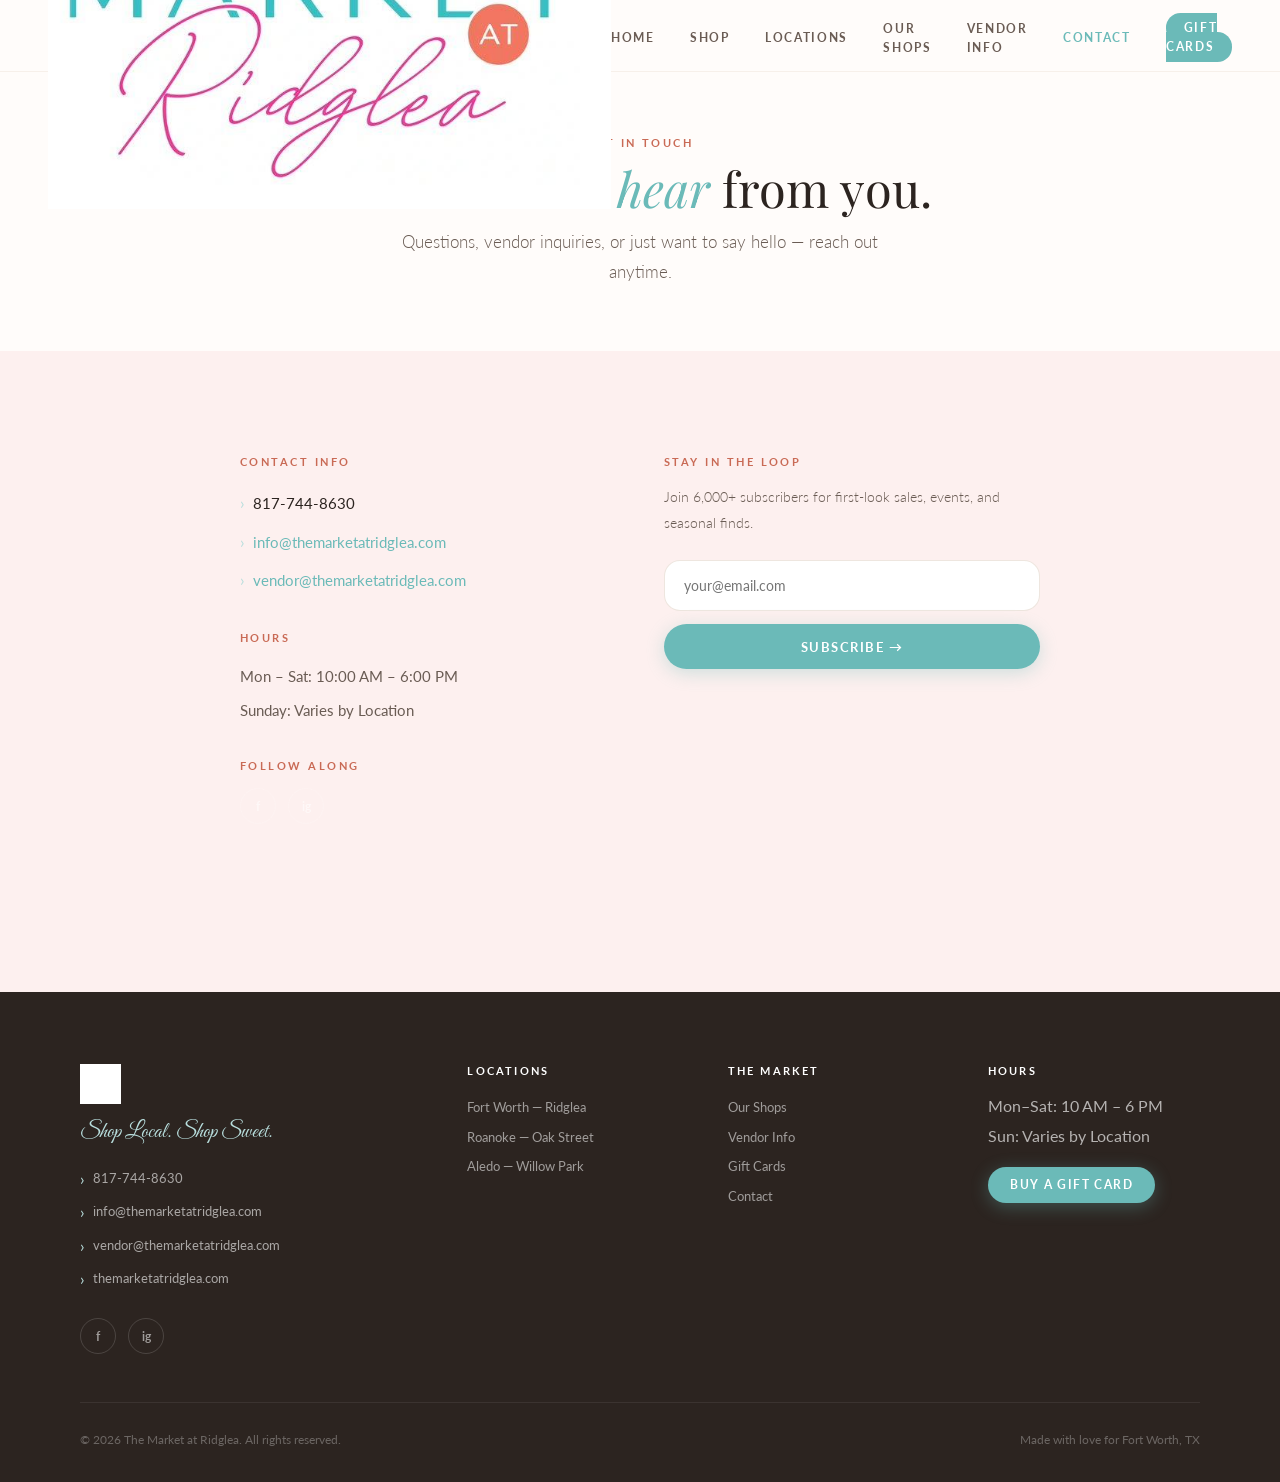
==== contact.html @ 00b8770d "Add files via upload" ====
<!DOCTYPE html>
<html lang="en">
<head>
  <meta charset="UTF-8">
  <meta name="viewport" content="width=device-width,initial-scale=1.0">
  <title>Contact — The Market at Ridglea</title>
  <link rel="preconnect" href="https://fonts.googleapis.com">
  <link rel="preconnect" href="https://fonts.gstatic.com" crossorigin>
  <link href="https://fonts.googleapis.com/css2?family=Playfair+Display:ital,wght@0,400;0,700;1,400;1,600&family=Lato:wght@300;400;700&family=Great+Vibes&display=swap" rel="stylesheet">
  <link rel="stylesheet" href="styles.css">
  
</head>
<body>
<nav id="navbar">
  <div class="nav-logo">
    <a href="index.html"><img src="[data-uri]" alt="The Market at Ridglea"></a>
  </div>
  <ul class="nav-links" id="navLinks">
    <li><a href="index.html">Home</a></li>
    <li><a href="shop.html">Shop</a></li>
    <li><a href="locations.html">Locations</a></li>
    <li><a href="shops.html">Our Shops</a></li>
    <li><a href="vendors.html">Vendor Info</a></li>
    <li><a href="contact.html" class="active">Contact</a></li>
    <li><a href="https://squareup.com/gift/MLB20ZD3B4ZFN/order" target="_blank" rel="noopener" class="nav-pill">Gift Cards</a></li>
  </ul>
  <button id="nav-toggle" aria-label="Toggle navigation menu" aria-expanded="false">
    <span></span><span></span><span></span>
  </button>
</nav>

<div class="page-hero-simple">
  <div class="u-eyebrow">Get in Touch</div>
  <h1 class="u-h2">We'd love to <em>hear</em> from you.</h1>
  <p class="u-body">Questions, vendor inquiries, or just want to say hello &mdash; reach out anytime.</p>
</div>

<section class="section" style="background:var(--blush)">
  <div class="section-inner" style="max-width:800px">
    <div style="display:grid;grid-template-columns:1fr 1fr;gap:3rem;margin-bottom:4rem">
      <div>
        <div class="u-eyebrow" style="margin-bottom:1rem">Contact Info</div>
        <div class="footer-contact" style="font-size:.95rem;line-height:2.4;color:var(--mid)">
          <div><a href="tel:8177448630" style="color:var(--ink)">817-744-8630</a></div>
          <div><a href="mailto:info@themarketatridglea.com" style="color:var(--teal)">info@themarketatridglea.com</a></div>
          <div><a href="mailto:vendor@themarketatridglea.com" style="color:var(--teal)">vendor@themarketatridglea.com</a></div>
        </div>
        <div style="margin-top:2rem">
          <div class="u-eyebrow" style="margin-bottom:1rem">Hours</div>
          <div style="font-size:.95rem;line-height:2.2;color:var(--mid)">
            <div>Mon &ndash; Sat: 10:00 AM &ndash; 6:00 PM</div>
            <div>Sunday: Varies by Location</div>
          </div>
        </div>
        <div style="margin-top:2rem">
          <div class="u-eyebrow" style="margin-bottom:1rem">Follow Along</div>
          <div class="f-social" style="margin-top:0">
            <a class="s-btn" href="https://facebook.com/TheMarketatRidglea" target="_blank" rel="noopener" aria-label="Facebook">f</a>
            <a class="s-btn" href="https://instagram.com/themarketatridglea" target="_blank" rel="noopener" aria-label="Instagram">ig</a>
          </div>
        </div>
      </div>
      <div>
        <div class="u-eyebrow" style="margin-bottom:1rem">Stay in the Loop</div>
        <p class="u-body" style="margin-bottom:1.5rem;font-size:.9rem">Join 6,000+ subscribers for first-look sales, events, and seasonal finds.</p>
        <form id="nl-form" style="display:flex;flex-direction:column;gap:.85rem">
          <input class="nl-input" type="email" placeholder="your@email.com" required
            style="padding:1rem 1.2rem;border-radius:var(--radius);border:1.5px solid rgba(200,173,148,.3);font:inherit;font-size:.9rem;color:var(--ink);outline:none;background:#fff;width:100%">
          <button class="btn btn-teal" type="submit" style="width:100%;justify-content:center">Subscribe &rarr;</button>
        </form>
        <div class="nl-thanks" id="nl-thanks" style="display:none;margin-top:1rem;color:var(--teal-d);font-weight:700">You're on the list! See you at the Market.</div>
      </div>
    </div>
  </div>
</section>

<footer>
  <div class="footer-grid">
    <div>
      <img class="footer-logo" src="[data-uri]" alt="The Market at Ridglea">
      <div class="footer-script">Shop Local. Shop Sweet.</div>
      <div class="footer-contact">
        <div><a href="tel:8177448630">817-744-8630</a></div>
        <div><a href="mailto:info@themarketatridglea.com">info@themarketatridglea.com</a></div>
        <div><a href="mailto:vendor@themarketatridglea.com">vendor@themarketatridglea.com</a></div>
        <div><a href="https://themarketatridglea.com">themarketatridglea.com</a></div>
      </div>
      <div class="f-social">
        <a class="s-btn" href="https://facebook.com/TheMarketatRidglea" target="_blank" rel="noopener" aria-label="Facebook">f</a>
        <a class="s-btn" href="https://instagram.com/themarketatridglea" target="_blank" rel="noopener" aria-label="Instagram">ig</a>
      </div>
    </div>
    <div>
      <div class="f-head">Locations</div>
      <ul class="f-links">
        <li><a href="locations.html">Fort Worth — Ridglea</a></li>
        <li><a href="locations.html">Roanoke — Oak Street</a></li>
        <li><a href="locations.html">Aledo — Willow Park</a></li>
      </ul>
    </div>
    <div>
      <div class="f-head">The Market</div>
      <ul class="f-links">
        <li><a href="shops.html">Our Shops</a></li>
        <li><a href="vendors.html">Vendor Info</a></li>
        <li><a href="https://squareup.com/gift/MLB20ZD3B4ZFN/order" target="_blank" rel="noopener">Gift Cards</a></li>
        <li><a href="contact.html">Contact</a></li>
      </ul>
    </div>
    <div>
      <div class="f-head">Hours</div>
      <ul class="f-links">
        <li>Mon–Sat: 10 AM – 6 PM</li>
        <li>Sun: Varies by Location</li>
      </ul>
      <div style="margin-top:1.4rem">
        <a href="https://squareup.com/gift/MLB20ZD3B4ZFN/order" target="_blank" rel="noopener" class="btn btn-teal" style="font-size:.72rem;padding:.7rem 1.4rem">Buy a Gift Card</a>
      </div>
    </div>
  </div>
  <div class="footer-bottom">
    <span>&copy; 2026 The Market at Ridglea. All rights reserved.</span>
    <span>Made with love for Fort Worth, TX</span>
  </div>
</footer>
<script src="main.js"></script>
</body>
</html>
---- styles.css ----
/* ═══════════════════════════════════════════════════════════
   THE MARKET AT RIDGLEA — styles.css
   Visual Vibe Guide
   ─────────────────────────────────────────────────────────
   Teal      #6BBAB8   Primary brand color
   Coral     #C96A55   Warm accent / CTAs
   Rose      #D63384   Script / pop moments
   Blush     #FDF0EF   Light section backgrounds
   Cream     #FAF6F2   Mid section backgrounds
   Warm Wht  #FFFCFA   Base page background
   Charcoal  #2C2420   Dark sections / text

   Fonts
   ─────────────────────────────────────────────────────────
   Display : Playfair Display  (elegant serif headings)
   Script  : Great Vibes       (personality moments)
   Body    : Lato              (clean, readable sans-serif)
═══════════════════════════════════════════════════════════ */

:root {
  --teal:     #6BBAB8;
  --teal-d:   #4A9A98;
  --teal-l:   #B8DEDD;
  --teal-xl:  #EAF5F5;
  --coral:    #C96A55;
  --coral-l:  #E8A090;
  --coral-xl: #FDF2EF;
  --rose:     #D63384;
  --rose-l:   #F4A7CB;
  --blush:    #FDF0EF;
  --cream:    #FAF6F2;
  --warm:     #FFFCFA;
  --sand:     #C8AD94;
  --sand-d:   #8A7260;
  --ink:      #2C2420;
  --mid:      #6A5C54;
  --soft:     #9E9089;
  --ff-serif:  'Playfair Display', Georgia, serif;
  --ff-script: 'Great Vibes', cursive;
  --ff-sans:   'Lato', system-ui, sans-serif;
  --radius:    16px;
  --radius-sm: 8px;
  --shadow:    0 4px 24px rgba(44,36,32,.08);
  --shadow-lg: 0 12px 48px rgba(44,36,32,.14);
}

/* ── RESET & BASE ── */
*, *::before, *::after { box-sizing: border-box; margin: 0; padding: 0; }
html  { scroll-behavior: smooth; font-size: 16px; }
body  { font-family: var(--ff-sans); background: var(--warm); color: var(--ink); overflow-x: hidden; }
img   { display: block; max-width: 100%; }
a     { text-decoration: none; color: inherit; }
button { cursor: pointer; border: none; background: none; font: inherit; }

/* ── UTILITY TYPOGRAPHY ── */
.u-eyebrow {
  font-size: .7rem; font-weight: 700; letter-spacing: .22em;
  text-transform: uppercase; color: var(--coral);
}
.u-script {
  font-family: var(--ff-script); font-size: 2.8rem;
  color: var(--rose); line-height: 1;
}
.u-h1 {
  font-family: var(--ff-serif);
  font-size: clamp(2.6rem, 5.5vw, 5rem);
  font-weight: 400; line-height: 1.08; color: var(--ink);
}
.u-h1 em { font-style: italic; color: var(--teal); }
.u-h2 {
  font-family: var(--ff-serif);
  font-size: clamp(2rem, 3.8vw, 3.2rem);
  font-weight: 400; line-height: 1.12; color: var(--ink);
}
.u-h2 em { font-style: italic; color: var(--teal); }
.u-body { font-size: 1.05rem; line-height: 1.78; color: var(--mid); font-weight: 300; }
.u-center { text-align: center; }

/* ── BUTTONS ── */
.btn {
  display: inline-flex; align-items: center; gap: .5rem;
  padding: .9rem 2rem; border-radius: 50px;
  font-size: .8rem; font-weight: 700; letter-spacing: .12em;
  text-transform: uppercase; transition: all .25s;
}
.btn-teal {
  background: var(--teal); color: #fff;
  box-shadow: 0 4px 18px rgba(107,186,184,.32);
}
.btn-teal:hover {
  background: var(--teal-d); transform: translateY(-2px);
  box-shadow: 0 8px 28px rgba(107,186,184,.42);
}
.btn-outline {
  background: transparent; color: var(--coral);
  border: 2px solid var(--coral);
}
.btn-outline:hover { background: var(--coral); color: #fff; transform: translateY(-2px); }

/* ── SCROLL ANIMATIONS ── */
.fade-in {
  opacity: 0; transform: translateY(24px);
  transition: opacity .7s ease, transform .7s ease;
}
.fade-in.visible { opacity: 1; transform: none; }
.delay-1 { transition-delay: .1s; }
.delay-2 { transition-delay: .2s; }
.delay-3 { transition-delay: .3s; }
.delay-4 { transition-delay: .4s; }

/* ════════════════════════════════════════
   NAVBAR
════════════════════════════════════════ */
#navbar {
  position: fixed; top: 0; left: 0; right: 0; z-index: 200;
  display: flex; align-items: center; justify-content: space-between;
  padding: 0 3rem; height: 72px;
  background: rgba(255,252,250,.96); backdrop-filter: blur(18px);
  border-bottom: 1px solid rgba(200,173,148,.15);
  transition: height .3s, box-shadow .3s;
}
#navbar.scrolled { height: 60px; box-shadow: var(--shadow); }

.nav-logo { height: 44px; display: flex; align-items: center; }
.nav-logo img { height: 100%; width: auto; object-fit: contain; }

.nav-links { display: flex; list-style: none; gap: 2.2rem; align-items: center; }
.nav-links a {
  font-size: .75rem; font-weight: 700; letter-spacing: .14em;
  text-transform: uppercase; color: var(--mid); transition: color .2s;
}
.nav-links a:hover { color: var(--teal); }
.nav-pill {
  background: var(--teal); color: #fff !important;
  padding: .45rem 1.1rem; border-radius: 50px;
  transition: background .2s !important;
}
.nav-pill:hover { background: var(--teal-d) !important; }

#nav-toggle {
  display: none; flex-direction: column;
  gap: 5px; padding: 6px;
}
#nav-toggle span {
  display: block; width: 24px; height: 2px;
  background: var(--ink); border-radius: 2px; transition: all .3s;
}
#nav-toggle.open span:nth-child(1) { transform: rotate(45deg) translate(5px,5px); }
#nav-toggle.open span:nth-child(2) { opacity: 0; }
#nav-toggle.open span:nth-child(3) { transform: rotate(-45deg) translate(5px,-5px); }

/* ════════════════════════════════════════
   HERO
════════════════════════════════════════ */
.hero {
  display: grid; grid-template-columns: 52% 48%;
  min-height: 100vh; padding-top: 72px; overflow: hidden;
}
.hero-left {
  display: flex; flex-direction: column; justify-content: center;
  padding: 5rem 4rem 5rem 5rem; position: relative;
}
.hero-left::before {
  content: ''; position: absolute;
  top: -120px; right: -80px; width: 380px; height: 380px; border-radius: 50%;
  background: radial-gradient(circle, rgba(107,186,184,.1) 0%, transparent 72%);
  pointer-events: none;
}
.hero-left::after {
  content: ''; position: absolute;
  bottom: -60px; left: 20px; width: 220px; height: 220px; border-radius: 50%;
  background: radial-gradient(circle, rgba(201,106,85,.08) 0%, transparent 72%);
  pointer-events: none;
}
.hero-kicker { display: flex; align-items: center; gap: .75rem; margin-bottom: 1.4rem; }
.hero-kicker::before, .hero-kicker::after {
  content: ''; flex: 1; max-width: 28px; height: 1px; background: var(--coral);
}
.hero-script-wrap { margin: .6rem 0 1.2rem; }
.hero-script-wrap .u-script { font-size: clamp(2.4rem, 4vw, 4rem); }
.hero-body { max-width: 460px; margin-bottom: 2.4rem; }
.hero-ctas { display: flex; gap: 1rem; flex-wrap: wrap; margin-bottom: 3rem; }
.hero-proof {
  display: flex; gap: 2.4rem; padding-top: 2rem;
  border-top: 1px solid rgba(200,173,148,.25);
}
.proof-item .num {
  font-family: var(--ff-serif); font-size: 2.2rem;
  font-weight: 700; color: var(--teal); line-height: 1;
}
.proof-item .lbl {
  font-size: .68rem; font-weight: 700; letter-spacing: .16em;
  text-transform: uppercase; color: var(--soft); margin-top: 3px;
}
.hero-right { position: relative; overflow: hidden; }
.hero-right img.hero-bg {
  width: 100%; height: 100%; object-fit: cover; object-position: center top;
  animation: heroKen 16s ease-in-out infinite alternate;
}
@keyframes heroKen { from { transform: scale(1); } to { transform: scale(1.06); } }
.hero-right-overlay {
  position: absolute; inset: 0;
  background: linear-gradient(to right, var(--warm) 0%, transparent 14%),
              linear-gradient(to top, rgba(44,36,32,.4) 0%, transparent 50%);
  pointer-events: none;
}
.hero-badge {
  position: absolute; bottom: 2.4rem; right: 2rem;
  background: rgba(255,252,250,.94); backdrop-filter: blur(12px);
  border-radius: var(--radius); padding: 1rem 1.3rem;
  box-shadow: var(--shadow-lg);
  display: flex; align-items: center; gap: .85rem;
  animation: floatY 5s ease-in-out infinite;
}
@keyframes floatY { 0%,100% { transform: translateY(0); } 50% { transform: translateY(-7px); } }
.badge-icon  { font-size: 1.5rem; }
.badge-title { font-size: .8rem; font-weight: 700; color: var(--ink); }
.badge-sub   { font-size: .7rem; color: var(--soft); }
.open-dot    { width: 7px; height: 7px; border-radius: 50%; background: #3CB96A; flex-shrink: 0; }

/* ════════════════════════════════════════
   TICKER
════════════════════════════════════════ */
.ticker {
  background: var(--teal); color: #fff;
  overflow: hidden; padding: .85rem 0;
  white-space: nowrap; user-select: none;
}
.ticker-track { display: inline-flex; animation: ticker 32s linear infinite; }
.ticker-item {
  font-size: .7rem; font-weight: 700; letter-spacing: .2em;
  text-transform: uppercase; padding: 0 2.4rem;
  display: inline-flex; align-items: center; gap: 2rem;
}
.ticker-item::after { content: '✦'; opacity: .5; font-size: .6rem; }
@keyframes ticker { 0% { transform: translateX(0); } 100% { transform: translateX(-50%); } }

/* ════════════════════════════════════════
   SECTIONS — SHARED
════════════════════════════════════════ */
.section { padding: 6.5rem 5rem; }
.section-inner { max-width: 1200px; margin: 0 auto; }
.section-header { margin-bottom: 3.6rem; }
.section-header.center { text-align: center; }
.section-header.center .u-body { max-width: 560px; margin: 1rem auto 0; }
.section-header .u-h2 { margin: .5rem 0 .8rem; }

/* ════════════════════════════════════════
   CATEGORIES
════════════════════════════════════════ */
.cats-section { background: var(--blush); }
.cats-grid {
  display: grid; grid-template-columns: repeat(4,1fr);
  gap: 1.4rem; margin-top: 3rem;
}
.cat-card {
  background: #fff; border-radius: var(--radius);
  padding: 2.4rem 1.6rem; text-align: center;
  border: 1.5px solid rgba(200,173,148,.15);
  transition: transform .3s, box-shadow .3s;
  position: relative; overflow: hidden;
}
.cat-card::before {
  content: ''; position: absolute; inset: 0;
  background: linear-gradient(135deg, rgba(107,186,184,.05), rgba(214,51,132,.04));
  opacity: 0; transition: opacity .3s;
}
.cat-card:hover { transform: translateY(-6px); box-shadow: var(--shadow-lg); }
.cat-card:hover::before { opacity: 1; }
.cat-icon  { font-size: 2.6rem; margin-bottom: 1rem; display: block; }
.cat-name  { font-family: var(--ff-serif); font-size: 1.25rem; font-weight: 400; color: var(--ink); margin-bottom: .4rem; }
.cat-desc  { font-size: .82rem; color: var(--soft); line-height: 1.6; }

/* ════════════════════════════════════════
   GALLERY STRIP
════════════════════════════════════════ */
.gallery-strip {
  display: grid;
  grid-template-columns: 1.3fr 1fr .85fr 1.15fr;
  height: 520px; gap: 3px;
}
.gp { position: relative; overflow: hidden; cursor: pointer; }
.gp img {
  width: 100%; height: 100%; object-fit: cover;
  transition: transform .55s cubic-bezier(.25,.46,.45,.94);
}
.gp:hover img { transform: scale(1.08); }
.gp-over {
  position: absolute; inset: 0;
  background: linear-gradient(to top, rgba(44,36,32,.6) 0%, transparent 55%);
  opacity: 0; transition: opacity .3s;
  display: flex; align-items: flex-end; padding: 1.4rem;
}
.gp:hover .gp-over { opacity: 1; }
.gp-tag {
  font-size: .68rem; font-weight: 700; letter-spacing: .16em;
  text-transform: uppercase; background: #fff;
  color: var(--ink); padding: .35rem .9rem; border-radius: 30px;
}

/* ════════════════════════════════════════
   LOCATIONS
════════════════════════════════════════ */
.locations-section { background: var(--cream); }
.loc-grid { display: grid; grid-template-columns: repeat(3,1fr); gap: 1.6rem; }
.loc-card {
  background: #fff; border-radius: 24px; overflow: hidden;
  border: 1.5px solid rgba(200,173,148,.18);
  transition: transform .3s, box-shadow .3s;
}
.loc-card:hover {
  transform: translateY(-8px);
  box-shadow: 0 24px 56px rgba(107,186,184,.16);
}
.loc-card-head {
  padding: 2.4rem 2rem 1.8rem; text-align: center;
  border-bottom: 1px solid rgba(200,173,148,.13); position: relative;
}
.loc-bignum {
  font-family: var(--ff-serif); font-size: 4.5rem; font-weight: 700;
  color: rgba(107,186,184,.1); position: absolute;
  top: 1rem; right: 1.2rem; line-height: 1;
}
.loc-pill {
  display: inline-block; font-size: .65rem; font-weight: 700;
  letter-spacing: .18em; text-transform: uppercase;
  color: var(--coral); background: var(--coral-xl);
  padding: .3rem .9rem; border-radius: 30px; margin-bottom: .9rem;
}
.loc-city        { font-family: var(--ff-serif); font-size: 1.75rem; font-weight: 400; color: var(--ink); margin-bottom: .25rem; }
.loc-name-script { font-family: var(--ff-script); font-size: 1.4rem; color: var(--teal); }
.loc-card-body   { padding: 1.8rem 2rem 2.2rem; }
.loc-row { display: flex; gap: .8rem; margin-bottom: 1rem; align-items: flex-start; }
.loc-ico  { font-size: .95rem; flex-shrink: 0; margin-top: 1px; }
.loc-text { font-size: .85rem; color: var(--mid); line-height: 1.55; }
.loc-text strong { color: var(--ink); font-weight: 700; }
.loc-open {
  display: inline-flex; align-items: center; gap: .4rem;
  font-size: .72rem; font-weight: 700; color: #2A9D5C;
  background: rgba(42,157,92,.09); padding: .38rem .9rem;
  border-radius: 30px; margin-top: .5rem;
}
.loc-open::before { content: '●'; font-size: .55rem; }

/* ════════════════════════════════════════
   FEATURE SPLIT
════════════════════════════════════════ */
.feature { display: grid; grid-template-columns: 1fr 1fr; min-height: 620px; }
.feature-img { position: relative; overflow: hidden; }
.feature-img img { width: 100%; height: 100%; object-fit: cover; }
.feature-img-grad {
  position: absolute; inset: 0;
  background: linear-gradient(to right, transparent 55%, rgba(44,36,32,.45));
  pointer-events: none;
}
.feature-body {
  background: var(--ink);
  display: flex; flex-direction: column; justify-content: center;
  padding: 5rem 4.5rem; color: #fff;
}
.feature-eyebrow {
  font-size: .68rem; font-weight: 700; letter-spacing: .22em;
  text-transform: uppercase; color: var(--teal-l); margin-bottom: 1.4rem;
  display: flex; align-items: center; gap: .75rem;
}
.feature-eyebrow::after { content: ''; width: 36px; height: 1px; background: var(--teal-l); }
.feature-h {
  font-family: var(--ff-serif);
  font-size: clamp(1.9rem, 3vw, 3rem);
  font-weight: 400; line-height: 1.12; color: #fff; margin-bottom: .6rem;
}
.feature-h em { font-style: italic; color: var(--teal-l); }
.feature-script { font-family: var(--ff-script); font-size: 2.2rem; color: var(--rose-l); margin-bottom: 1.4rem; }
.feature-para { font-size: .95rem; line-height: 1.82; color: rgba(255,255,255,.72); max-width: 420px; margin-bottom: 2rem; }
.tags { display: flex; flex-wrap: wrap; gap: .6rem; }
.tag {
  font-size: .72rem; font-weight: 600; padding: .45rem 1rem;
  border: 1px solid rgba(255,255,255,.2); border-radius: 30px;
  color: rgba(255,255,255,.8);
}

/* ════════════════════════════════════════
   SHOPS DIRECTORY
════════════════════════════════════════ */
.shops-section { background: var(--warm); }
.shops-cloud {
  display: flex; flex-wrap: wrap; justify-content: center;
  gap: .85rem; max-width: 880px; margin: 2.4rem auto 2.8rem;
}
.shop-chip {
  font-size: .82rem; font-weight: 600; color: var(--mid);
  background: #fff; padding: .6rem 1.3rem; border-radius: 50px;
  border: 1.5px solid rgba(200,173,148,.22);
  cursor: pointer; transition: all .22s;
}
.shop-chip:hover {
  border-color: var(--teal); color: var(--teal);
  box-shadow: 0 3px 14px rgba(107,186,184,.16);
}

/* ════════════════════════════════════════
   PHOTO MOSAIC
════════════════════════════════════════ */
.mosaic {
  display: grid;
  grid-template-columns: repeat(3,1fr);
  grid-template-rows: 380px 290px;
  gap: 4px;
}
.mo { position: relative; overflow: hidden; }
.mo img { width: 100%; height: 100%; object-fit: cover; transition: transform .5s; }
.mo:hover img { transform: scale(1.05); }
.mo.tall { grid-row: span 2; }
.mo.wide { grid-column: span 2; }
.mo-label {
  position: absolute; bottom: 1rem; left: 1rem;
  background: rgba(255,252,250,.9); backdrop-filter: blur(8px);
  padding: .35rem 1rem; border-radius: 20px;
  font-size: .68rem; font-weight: 700;
  letter-spacing: .14em; text-transform: uppercase; color: var(--ink);
}

/* ════════════════════════════════════════
   VENDOR CTA
════════════════════════════════════════ */
.vendor-section {
  background: linear-gradient(135deg, var(--blush) 0%, rgba(107,186,184,.07) 100%);
  position: relative; overflow: hidden;
}
.vendor-section::before {
  content: ''; position: absolute;
  top: -120px; right: -120px; width: 500px; height: 500px; border-radius: 50%;
  background: radial-gradient(circle, rgba(107,186,184,.14) 0%, transparent 70%);
  pointer-events: none;
}
.vendor-inner { max-width: 920px; margin: 0 auto; text-align: center; }
.vendor-perks { display: grid; grid-template-columns: repeat(3,1fr); gap: 1.4rem; margin: 3rem 0; }
.perk-card {
  background: #fff; border-radius: var(--radius);
  padding: 2rem 1.5rem; text-align: center;
  border: 1px solid rgba(200,173,148,.15);
}
.perk-ico   { font-size: 2rem; margin-bottom: .9rem; display: block; }
.perk-title { font-family: var(--ff-serif); font-size: 1.15rem; color: var(--ink); margin-bottom: .4rem; }
.perk-desc  { font-size: .82rem; color: var(--soft); line-height: 1.65; }
.price-chip {
  display: inline-flex; align-items: center; gap: .5rem;
  font-size: .85rem; font-weight: 700; color: var(--teal-d);
  background: rgba(107,186,184,.12); padding: .65rem 1.5rem;
  border-radius: 30px; margin-bottom: 2rem;
}

/* ════════════════════════════════════════
   NEWSLETTER
════════════════════════════════════════ */
.nl-section {
  background: var(--teal); padding: 5.5rem 5rem;
  text-align: center; position: relative; overflow: hidden;
}
.nl-section::before {
  content: ''; position: absolute; top: -80px; left: 50%;
  transform: translateX(-50%); width: 700px; height: 700px;
  border-radius: 50%; background: rgba(255,255,255,.04); pointer-events: none;
}
.nl-eyebrow { font-size: .68rem; font-weight: 700; letter-spacing: .22em; text-transform: uppercase; color: rgba(255,255,255,.6); margin-bottom: .6rem; }
.nl-title   { font-family: var(--ff-serif); font-size: clamp(1.8rem,3.2vw,2.8rem); color: #fff; margin-bottom: .4rem; font-weight: 400; }
.nl-script  { font-family: var(--ff-script); font-size: 2.4rem; color: rgba(255,255,255,.88); margin-bottom: 1rem; }
.nl-body    { font-size: .95rem; color: rgba(255,255,255,.72); max-width: 440px; margin: 0 auto 2.2rem; line-height: 1.7; font-weight: 300; }
.nl-form {
  display: flex; max-width: 460px; margin: 0 auto;
  border-radius: 50px; overflow: hidden;
  box-shadow: 0 8px 32px rgba(0,0,0,.14);
}
.nl-input {
  flex: 1; padding: 1rem 1.5rem; border: none; outline: none;
  font: inherit; font-size: .9rem; color: var(--ink); background: #fff;
}
.nl-btn {
  padding: 1rem 1.8rem; background: var(--coral); color: #fff;
  font: inherit; font-size: .75rem; font-weight: 700;
  letter-spacing: .12em; text-transform: uppercase;
  cursor: pointer; transition: background .2s; border: none;
}
.nl-btn:hover { background: var(--ink); }
.nl-thanks { display: none; margin-top: 1.2rem; color: rgba(255,255,255,.92); font-weight: 700; font-size: .95rem; }

/* ════════════════════════════════════════
   FOOTER
════════════════════════════════════════ */
footer {
  background: var(--ink);
  color: rgba(255,255,255,.65);
  padding: 4.5rem 5rem 2.2rem;
}
.footer-grid {
  display: grid; grid-template-columns: 1.6fr 1fr 1fr 1fr;
  gap: 3rem; padding-bottom: 3rem;
  border-bottom: 1px solid rgba(255,255,255,.07);
}
.footer-logo   { height: 40px; margin-bottom: .9rem; filter: brightness(0) invert(1); }
.footer-script { font-family: var(--ff-script); font-size: 1.35rem; color: var(--teal-l); margin-bottom: 1rem; }
.footer-contact { font-size: .82rem; line-height: 2.1; }
.footer-contact a { color: rgba(255,255,255,.6); transition: color .2s; }
.footer-contact a:hover { color: var(--teal-l); }
.f-head { font-size: .68rem; font-weight: 700; letter-spacing: .2em; text-transform: uppercase; color: #fff; margin-bottom: 1.2rem; }
.f-links { list-style: none; display: flex; flex-direction: column; gap: .65rem; }
.f-links a { font-size: .83rem; color: rgba(255,255,255,.55); transition: color .2s; }
.f-links a:hover { color: var(--teal-l); }
.f-social { display: flex; gap: .75rem; margin-top: 1.4rem; }
.s-btn {
  width: 36px; height: 36px; border-radius: 50%;
  border: 1px solid rgba(255,255,255,.15);
  display: flex; align-items: center; justify-content: center;
  color: rgba(255,255,255,.55); font-size: .75rem; font-weight: 700;
  transition: all .22s;
}
.s-btn:hover { border-color: var(--teal); color: var(--teal); }
.footer-bottom {
  padding-top: 1.8rem; display: flex; justify-content: space-between;
  align-items: center; font-size: .75rem; color: rgba(255,255,255,.3);
}

/* ════════════════════════════════════════
   RESPONSIVE
════════════════════════════════════════ */
@media (max-width: 1024px) {
  .cats-grid { grid-template-columns: repeat(2,1fr); }
  .loc-grid  { grid-template-columns: 1fr; }
  .footer-grid { grid-template-columns: 1fr 1fr; gap: 2rem; }
}
@media (max-width: 768px) {
  #navbar { padding: 0 1.5rem; }
  .nav-links {
    display: none; position: fixed; top: 60px; left: 0; right: 0;
    background: rgba(255,252,250,.97); backdrop-filter: blur(18px);
    flex-direction: column; padding: 1.5rem; gap: 0;
    box-shadow: var(--shadow-lg);
  }
  .nav-links.open { display: flex; }
  .nav-links li { border-bottom: 1px solid rgba(200,173,148,.12); }
  .nav-links a { display: block; padding: 1rem 0; }
  #nav-toggle { display: flex; }
  .hero { grid-template-columns: 1fr; min-height: auto; }
  .hero-left { padding: 3rem 1.5rem; }
  .hero-right { height: 55vw; }
  .gallery-strip { grid-template-columns: 1fr 1fr; height: auto; }
  .gp { height: 200px; }
  .feature { grid-template-columns: 1fr; }
  .feature-img { height: 55vw; }
  .feature-body { padding: 3rem 1.5rem; }
  .mosaic { grid-template-columns: 1fr 1fr; grid-template-rows: auto; }
  .mo.tall, .mo.wide { grid-row: span 1; grid-column: span 1; }
  .mo { height: 220px; }
  .vendor-perks { grid-template-columns: 1fr; }
  .section { padding: 4rem 1.5rem; }
  .nl-section { padding: 4rem 1.5rem; }
  footer { padding: 3rem 1.5rem 1.5rem; }
  .footer-grid { grid-template-columns: 1fr; }
  .footer-bottom { flex-direction: column; gap: .5rem; text-align: center; }
}

/* ════════════════════════════════════════
   SHOP LOGO CARDS (vendors with logos)
════════════════════════════════════════ */
.shop-logo-card {
  display: inline-flex;
  align-items: center;
  justify-content: center;
  background: #fff;
  border: 1.5px solid rgba(200,173,148,.22);
  border-radius: var(--radius);
  padding: .75rem 1.4rem;
  transition: all .25s;
  cursor: pointer;
}
.shop-logo-card:hover {
  border-color: var(--teal);
  box-shadow: 0 4px 18px rgba(107,186,184,.18);
  transform: translateY(-2px);
}
.shop-logo-card img {
  height: 38px;
  width: auto;
  object-fit: contain;
  filter: grayscale(20%);
  transition: filter .25s;
}
.shop-logo-card:hover img {
  filter: grayscale(0%);
}

/* ════════════════════════════════════════
   SHOP PHOTO CARDS (vendors with photos, no logo)
════════════════════════════════════════ */
.shop-photo-card {
  display: inline-flex;
  flex-direction: column;
  align-items: center;
  justify-content: flex-end;
  position: relative;
  overflow: hidden;
  border-radius: var(--radius);
  border: 1.5px solid rgba(200,173,148,.22);
  width: 140px;
  height: 140px;
  cursor: pointer;
  transition: all .25s;
  text-decoration: none;
}
.shop-photo-card img {
  position: absolute;
  inset: 0;
  width: 100%;
  height: 100%;
  object-fit: cover;
  object-position: center top;
  transition: transform .35s;
}
.shop-photo-card:hover img {
  transform: scale(1.06);
}
.shop-photo-card::before {
  content: '';
  position: absolute;
  inset: 0;
  background: linear-gradient(to top, rgba(44,36,32,.65) 0%, transparent 55%);
  z-index: 1;
  transition: opacity .25s;
}
.shop-photo-label {
  position: relative;
  z-index: 2;
  font-size: .72rem;
  font-weight: 700;
  letter-spacing: .1em;
  text-transform: uppercase;
  color: #fff;
  padding: .5rem .75rem;
  text-align: center;
}
.shop-photo-card:hover {
  border-color: var(--teal);
  box-shadow: 0 4px 18px rgba(107,186,184,.22);
  transform: translateY(-2px);
}

/* ════════════════════════════════════════
   SHOPS GRID OVERHAUL — uniform card sizing
════════════════════════════════════════ */
.shops-cloud {
  display: grid !important;
  grid-template-columns: repeat(5, 1fr) !important;
  gap: 1rem !important;
  max-width: 1000px !important;
  margin: 2.4rem auto 2.8rem !important;
  justify-items: stretch !important;
}

/* All cards same height */
.shop-chip,
.shop-logo-card,
.shop-photo-card {
  width: 100% !important;
  height: 110px !important;
  border-radius: var(--radius) !important;
}

/* Plain text chips — centered */
.shop-chip {
  display: flex !important;
  align-items: center !important;
  justify-content: center !important;
  text-align: center !important;
  padding: 1rem !important;
  font-size: .78rem !important;
}

/* Logo cards — centered with contained image */
.shop-logo-card {
  display: flex !important;
  align-items: center !important;
  justify-content: center !important;
  padding: 1rem !important;
}
.shop-logo-card img {
  height: auto !important;
  max-height: 70px !important;
  width: auto !important;
  max-width: 100% !important;
  object-fit: contain !important;
}

/* Photo cards — full bleed with label */
.shop-photo-card {
  display: flex !important;
  flex-direction: column !important;
  align-items: center !important;
  justify-content: flex-end !important;
  padding: 0 !important;
}
.shop-photo-card img {
  position: absolute !important;
  inset: 0 !important;
  width: 100% !important;
  height: 100% !important;
  max-height: none !important;
  object-fit: cover !important;
}
.shop-photo-label {
  font-size: .65rem !important;
  padding: .4rem .6rem !important;
}

/* Responsive grid */
@media (max-width: 900px) {
  .shops-cloud {
    grid-template-columns: repeat(3, 1fr) !important;
  }
}
@media (max-width: 560px) {
  .shops-cloud {
    grid-template-columns: repeat(2, 1fr) !important;
  }
}

/* ════════════════════════════════════════
   MOSAIC FIX — clean 2-row, no gaps
════════════════════════════════════════ */
.mosaic {
  grid-template-columns: repeat(3, 1fr) !important;
  grid-template-rows: 440px 340px !important;
}
.mo.tall  { grid-row: span 2; grid-column: span 1; }
.mo.wide  { grid-column: span 2; }
.mo       { height: auto !important; }

/* ════════════════════════════════════════
   EMOJI REPLACEMENTS — elegant symbols
════════════════════════════════════════ */

/* Category icons — replace emoji with teal decorative line */
.cat-icon {
  font-size: 1rem !important;
  color: var(--teal) !important;
  letter-spacing: .2em;
  margin-bottom: .6rem !important;
  display: block;
}

/* Perk icons — elegant dash replaced with teal rule */
.perk-ico {
  display: block;
  width: 32px;
  height: 2px;
  background: var(--teal);
  margin: 0 auto .9rem;
  font-size: 0 !important;
  border-radius: 2px;
}

/* Location detail icons — style the arrow markers */
.loc-ico {
  color: var(--teal);
  font-size: .75rem !important;
  font-weight: 700;
  margin-top: 3px;
  flex-shrink: 0;
}

/* Badge without emoji */
.hero-badge {
  gap: .7rem;
}

/* Ticker dots — replace ✦ with · via CSS */
.ticker-item::after {
  content: '·' !important;
  font-size: 1.2rem;
  opacity: .5;
  line-height: 1;
}

/* Feature tags — clean dots */
.tags .tag::first-letter {
  font-size: 0;
}

/* Footer contact rows — arrow styling */
.footer-contact div {
  display: flex;
  align-items: center;
  gap: .5rem;
}
.footer-contact div::before {
  content: '›';
  color: var(--teal-l);
  font-size: 1rem;
  flex-shrink: 0;
}

/* Nav gift card pill — no emoji */
.nav-pill {
  letter-spacing: .12em;
}

/* Price chip clean */
.price-chip::before {
  content: '›';
  color: var(--teal-d);
  font-size: 1rem;
}


/* Page hero (non-home pages) */
.page-hero-simple {
  padding: 8rem 5rem 4rem;
  text-align: center;
  background: var(--warm);
  padding-top: calc(72px + 4rem);
}
.page-hero-simple .u-eyebrow { margin-bottom: .75rem; }
.page-hero-simple .u-h2 { margin-bottom: .75rem; }
.page-hero-simple .u-body { max-width: 520px; margin: 0 auto; }

/* Map section */
.map-section { background: var(--cream); }

/* Active nav link */
.nav-links a.active { color: var(--teal); }

@media (max-width: 768px) {
  .page-hero-simple { padding: calc(72px + 2rem) 1.5rem 2rem; }
}
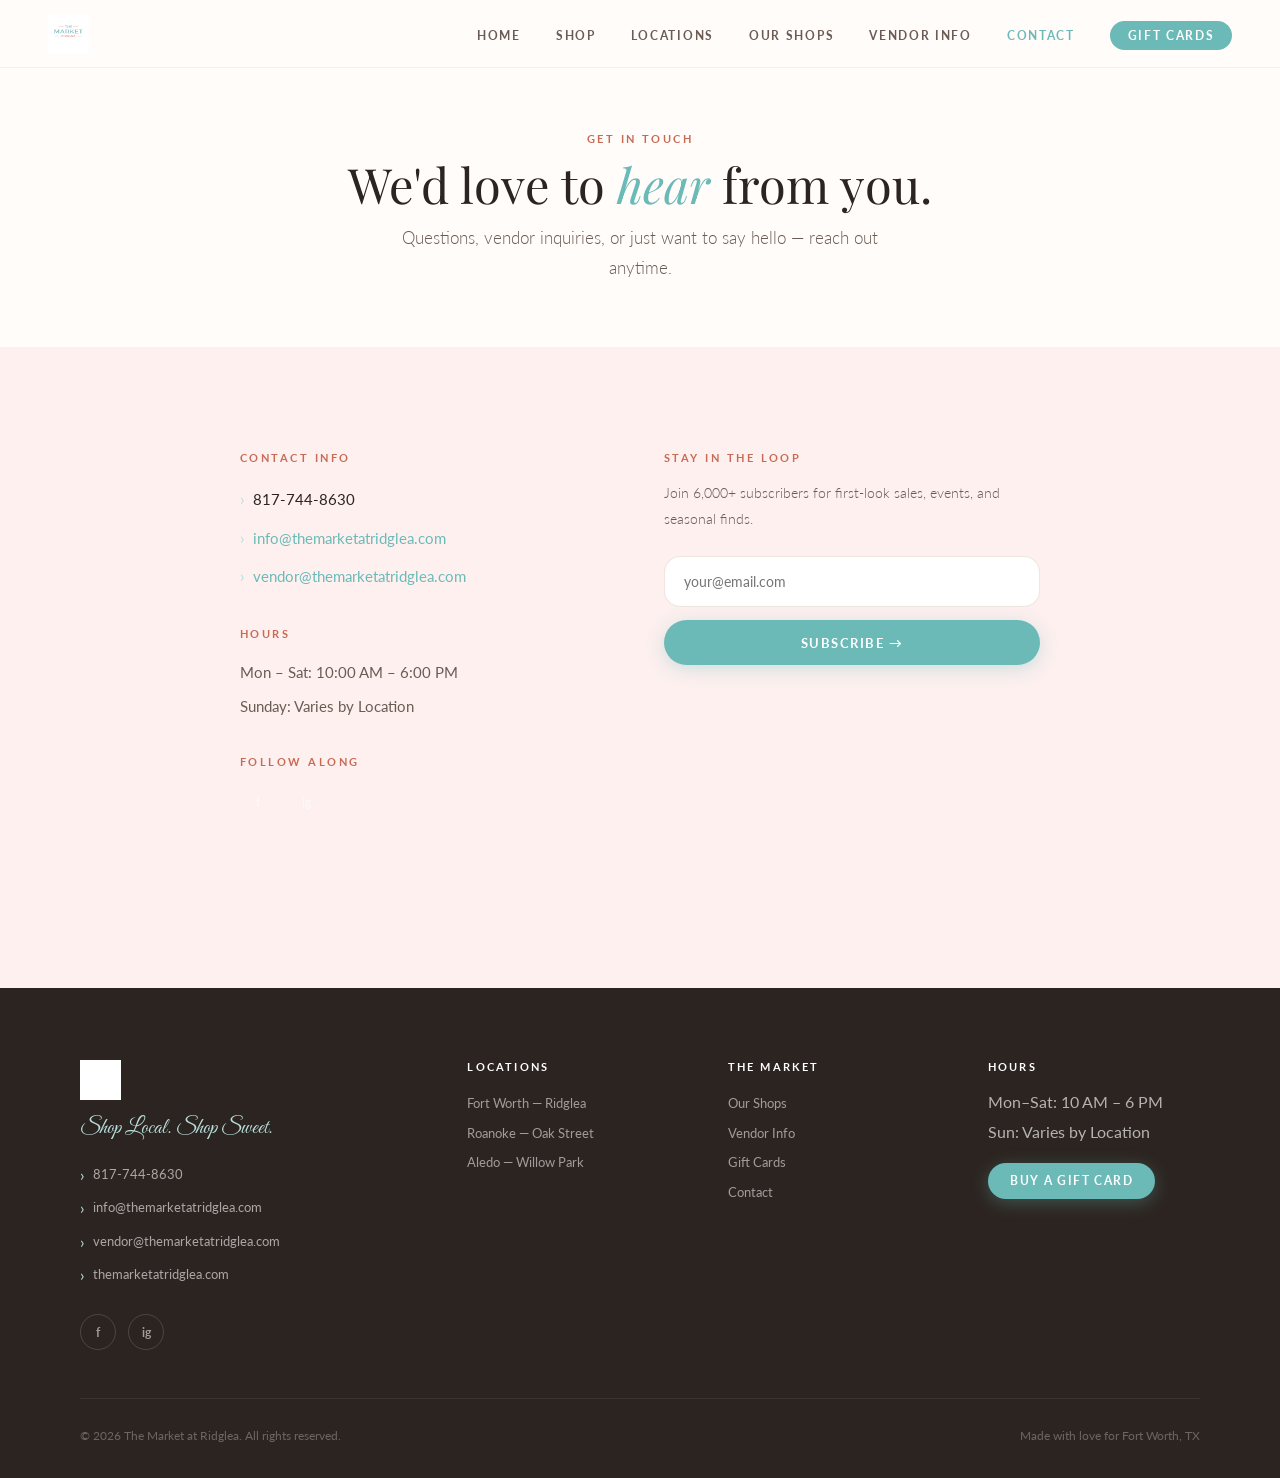
==== commit 8eaa6ba1: "Add files via upload" ====
--- a/contact.html
+++ b/contact.html
@@ -13,7 +13,7 @@
 <body>
 <nav id="navbar">
   <div class="nav-logo">
-    <a href="index.html"><img src="[data-uri]" alt="The Market at Ridglea"></a>
+    <a href="index.html"><img src="[data-uri]" alt="The Market at Ridglea"></a>
   </div>
   <ul class="nav-links" id="navLinks">
     <li><a href="index.html">Home</a></li>
--- a/styles.css
+++ b/styles.css
@@ -831,3 +831,38 @@
 @media (max-width: 768px) {
   .page-hero-simple { padding: calc(72px + 2rem) 1.5rem 2rem; }
 }
+
+/* ════════════════════════════════════════
+   NAVBAR LOGO FIX — force constrain size
+════════════════════════════════════════ */
+#navbar {
+  height: 68px !important;
+  overflow: visible;
+}
+.nav-logo {
+  height: 40px !important;
+  max-width: 160px !important;
+  overflow: hidden !important;
+  display: flex !important;
+  align-items: center !important;
+}
+.nav-logo img {
+  height: 40px !important;
+  width: auto !important;
+  max-width: 160px !important;
+  object-fit: contain !important;
+  object-position: left center !important;
+  display: block !important;
+}
+#navbar.scrolled {
+  height: 56px !important;
+}
+#navbar.scrolled .nav-logo,
+#navbar.scrolled .nav-logo img {
+  height: 34px !important;
+}
+.hero { padding-top: 68px !important; }
+.page-hero-simple { padding-top: calc(68px + 4rem) !important; }
+@media (max-width: 768px) {
+  .page-hero-simple { padding-top: calc(68px + 2rem) !important; }
+}
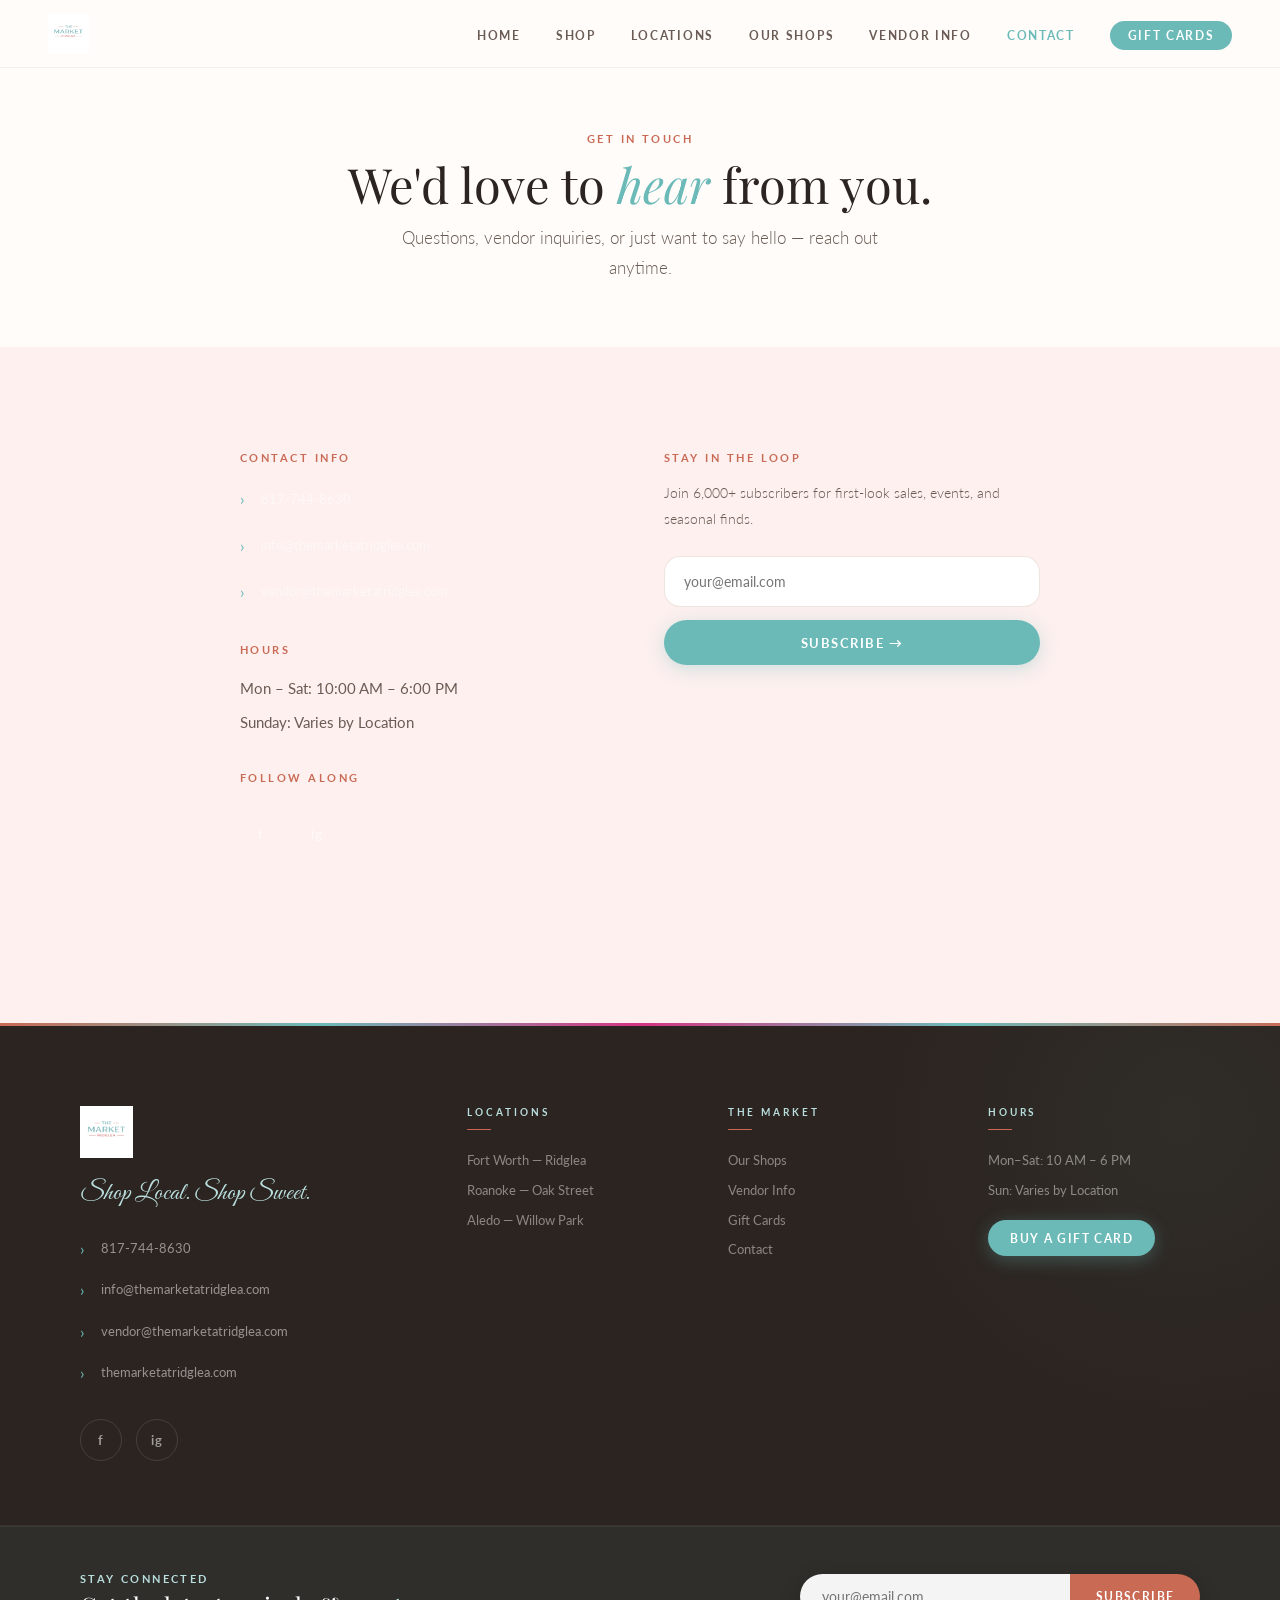
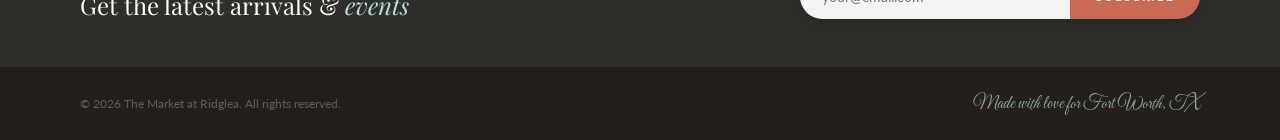
==== commit 3b78ea49: "Add files via upload" ====
--- a/contact.html
+++ b/contact.html
@@ -55,7 +55,7 @@
         <div style="margin-top:2rem">
           <div class="u-eyebrow" style="margin-bottom:1rem">Follow Along</div>
           <div class="f-social" style="margin-top:0">
-            <a class="s-btn" href="https://facebook.com/TheMarketatRidglea" target="_blank" rel="noopener" aria-label="Facebook">f</a>
+            <a class="s-btn" href="https://www.facebook.com/marketatridglea" target="_blank" rel="noopener" aria-label="Facebook">f</a>
             <a class="s-btn" href="https://instagram.com/themarketatridglea" target="_blank" rel="noopener" aria-label="Instagram">ig</a>
           </div>
         </div>
@@ -86,7 +86,7 @@
         <div><a href="https://themarketatridglea.com">themarketatridglea.com</a></div>
       </div>
       <div class="f-social">
-        <a class="s-btn" href="https://facebook.com/TheMarketatRidglea" target="_blank" rel="noopener" aria-label="Facebook">f</a>
+        <a class="s-btn" href="https://www.facebook.com/marketatridglea" target="_blank" rel="noopener" aria-label="Facebook">f</a>
         <a class="s-btn" href="https://instagram.com/themarketatridglea" target="_blank" rel="noopener" aria-label="Instagram">ig</a>
       </div>
     </div>
@@ -118,6 +118,18 @@
       </div>
     </div>
   </div>
+
+  <!-- Newsletter strip inside footer -->
+  <div class="footer-nl">
+    <div class="footer-nl-text">
+      <div class="label">Stay Connected</div>
+      <div class="headline">Get the latest arrivals &amp; <em>events</em></div>
+    </div>
+    <form class="footer-nl-form" onsubmit="this.innerHTML='<div style=padding:1rem 1.5rem;color:var(--teal-d);font-weight:700;background:#fff;width:100%;text-align:center>You&rsquo;re on the list!</div>';event.preventDefault()">
+      <input type="email" placeholder="your@email.com" required aria-label="Email for newsletter">
+      <button type="submit">Subscribe</button>
+    </form>
+  </div>
   <div class="footer-bottom">
     <span>&copy; 2026 The Market at Ridglea. All rights reserved.</span>
     <span>Made with love for Fort Worth, TX</span>
--- a/styles.css
+++ b/styles.css
@@ -866,3 +866,249 @@
 @media (max-width: 768px) {
   .page-hero-simple { padding-top: calc(68px + 2rem) !important; }
 }
+
+/* ════════════════════════════════════════
+   MAP Z-INDEX FIX — navbar stays on top
+════════════════════════════════════════ */
+#navbar {
+  z-index: 9999 !important;
+}
+#market-map {
+  position: relative;
+  z-index: 1;
+}
+.leaflet-pane,
+.leaflet-top,
+.leaflet-bottom {
+  z-index: 1 !important;
+}
+.leaflet-control {
+  z-index: 2 !important;
+}
+
+/* Footer logo fix — don't invert a light logo */
+.footer-logo {
+  filter: none !important;
+  height: 36px !important;
+  background: transparent;
+}
+
+/* ════════════════════════════════════════
+   FOOTER REDESIGN — elevated boutique look
+════════════════════════════════════════ */
+footer {
+  background: var(--ink) !important;
+  padding: 0 !important;
+  overflow: hidden;
+  position: relative;
+}
+
+/* Decorative top border accent */
+footer::before {
+  content: '';
+  display: block;
+  height: 3px;
+  background: linear-gradient(to right, var(--coral), var(--teal), var(--rose), var(--teal), var(--coral));
+}
+
+/* Decorative background texture */
+footer::after {
+  content: '';
+  position: absolute;
+  top: -200px; right: -200px;
+  width: 600px; height: 600px;
+  border-radius: 50%;
+  background: radial-gradient(circle, rgba(107,186,184,.06) 0%, transparent 70%);
+  pointer-events: none;
+}
+
+.footer-grid {
+  padding: 5rem 5rem 4rem !important;
+  position: relative;
+  z-index: 1;
+}
+
+/* Footer logo — bigger, no invert */
+.footer-logo {
+  height: 52px !important;
+  width: auto !important;
+  filter: none !important;
+  margin-bottom: 1.2rem !important;
+  object-fit: contain !important;
+  object-position: left;
+}
+
+/* Script tagline */
+.footer-script {
+  font-size: 1.6rem !important;
+  margin-bottom: 1.4rem !important;
+  color: var(--teal-l) !important;
+}
+
+/* Contact rows — cleaner */
+.footer-contact {
+  display: flex;
+  flex-direction: column;
+  gap: .5rem;
+}
+.footer-contact div {
+  font-size: .83rem !important;
+  color: rgba(255,255,255,.5) !important;
+  transition: color .2s;
+}
+.footer-contact div::before {
+  content: '›' !important;
+  color: var(--teal) !important;
+  margin-right: .5rem;
+  font-size: 1rem;
+}
+.footer-contact a {
+  color: rgba(255,255,255,.5) !important;
+  transition: color .2s;
+}
+.footer-contact a:hover { color: var(--teal-l) !important; }
+
+/* Column headers */
+.f-head {
+  font-size: .65rem !important;
+  letter-spacing: .28em !important;
+  color: var(--teal-l) !important;
+  margin-bottom: 1.4rem !important;
+  position: relative;
+  padding-bottom: .75rem;
+}
+.f-head::after {
+  content: '';
+  position: absolute;
+  bottom: 0; left: 0;
+  width: 24px; height: 1.5px;
+  background: var(--coral);
+  border-radius: 2px;
+}
+
+/* Footer links — more breathing room */
+.f-links {
+  gap: .85rem !important;
+}
+.f-links a {
+  font-size: .84rem !important;
+  color: rgba(255,255,255,.45) !important;
+  transition: color .2s, padding-left .2s;
+  display: inline-block;
+}
+.f-links a:hover {
+  color: #fff !important;
+  padding-left: .35rem;
+}
+.f-links li {
+  font-size: .84rem;
+  color: rgba(255,255,255,.45);
+}
+
+/* Social buttons — bigger, more elegant */
+.f-social { gap: .85rem !important; margin-top: 1.8rem !important; }
+.s-btn {
+  width: 42px !important;
+  height: 42px !important;
+  font-size: .8rem !important;
+  font-weight: 700 !important;
+  border: 1.5px solid rgba(255,255,255,.12) !important;
+  transition: all .25s !important;
+  letter-spacing: .05em;
+}
+.s-btn:hover {
+  background: var(--teal) !important;
+  border-color: var(--teal) !important;
+  color: #fff !important;
+  transform: translateY(-2px);
+}
+
+/* Newsletter row inside footer */
+.footer-nl {
+  background: rgba(107,186,184,.07);
+  border-top: 1px solid rgba(255,255,255,.06);
+  padding: 2.8rem 5rem;
+  display: flex;
+  align-items: center;
+  justify-content: space-between;
+  gap: 2rem;
+  flex-wrap: wrap;
+  position: relative;
+  z-index: 1;
+}
+.footer-nl-text .label {
+  font-size: .68rem;
+  font-weight: 700;
+  letter-spacing: .22em;
+  text-transform: uppercase;
+  color: var(--teal-l);
+  margin-bottom: .3rem;
+}
+.footer-nl-text .headline {
+  font-family: var(--ff-serif);
+  font-size: 1.5rem;
+  font-weight: 400;
+  color: #fff;
+}
+.footer-nl-text .headline em {
+  font-style: italic;
+  color: var(--teal-l);
+}
+.footer-nl-form {
+  display: flex;
+  border-radius: 50px;
+  overflow: hidden;
+  box-shadow: 0 4px 20px rgba(0,0,0,.2);
+  flex: 0 0 400px;
+}
+.footer-nl-form input {
+  flex: 1;
+  padding: .9rem 1.4rem;
+  border: none;
+  outline: none;
+  font: inherit;
+  font-size: .85rem;
+  color: var(--ink);
+  background: rgba(255,255,255,.95);
+}
+.footer-nl-form button {
+  padding: .9rem 1.6rem;
+  background: var(--coral);
+  color: #fff;
+  border: none;
+  font: inherit;
+  font-size: .72rem;
+  font-weight: 700;
+  letter-spacing: .12em;
+  text-transform: uppercase;
+  cursor: pointer;
+  transition: background .2s;
+  white-space: nowrap;
+}
+.footer-nl-form button:hover { background: var(--teal-d); }
+
+/* Bottom bar */
+.footer-bottom {
+  border-top: 1px solid rgba(255,255,255,.06) !important;
+  padding: 1.6rem 5rem !important;
+  background: rgba(0,0,0,.15);
+  position: relative;
+  z-index: 1;
+}
+.footer-bottom span:first-child {
+  font-size: .75rem;
+  color: rgba(255,255,255,.28);
+}
+.footer-bottom span:last-child {
+  font-family: var(--ff-script);
+  font-size: 1.1rem;
+  color: var(--teal-l);
+  opacity: .7;
+}
+
+@media (max-width: 768px) {
+  .footer-grid { padding: 3.5rem 1.5rem 3rem !important; }
+  .footer-nl { padding: 2rem 1.5rem; flex-direction: column; align-items: flex-start; }
+  .footer-nl-form { flex: 1; width: 100%; }
+  .footer-bottom { padding: 1.4rem 1.5rem !important; flex-direction: column; gap: .5rem; text-align: center; }
+}
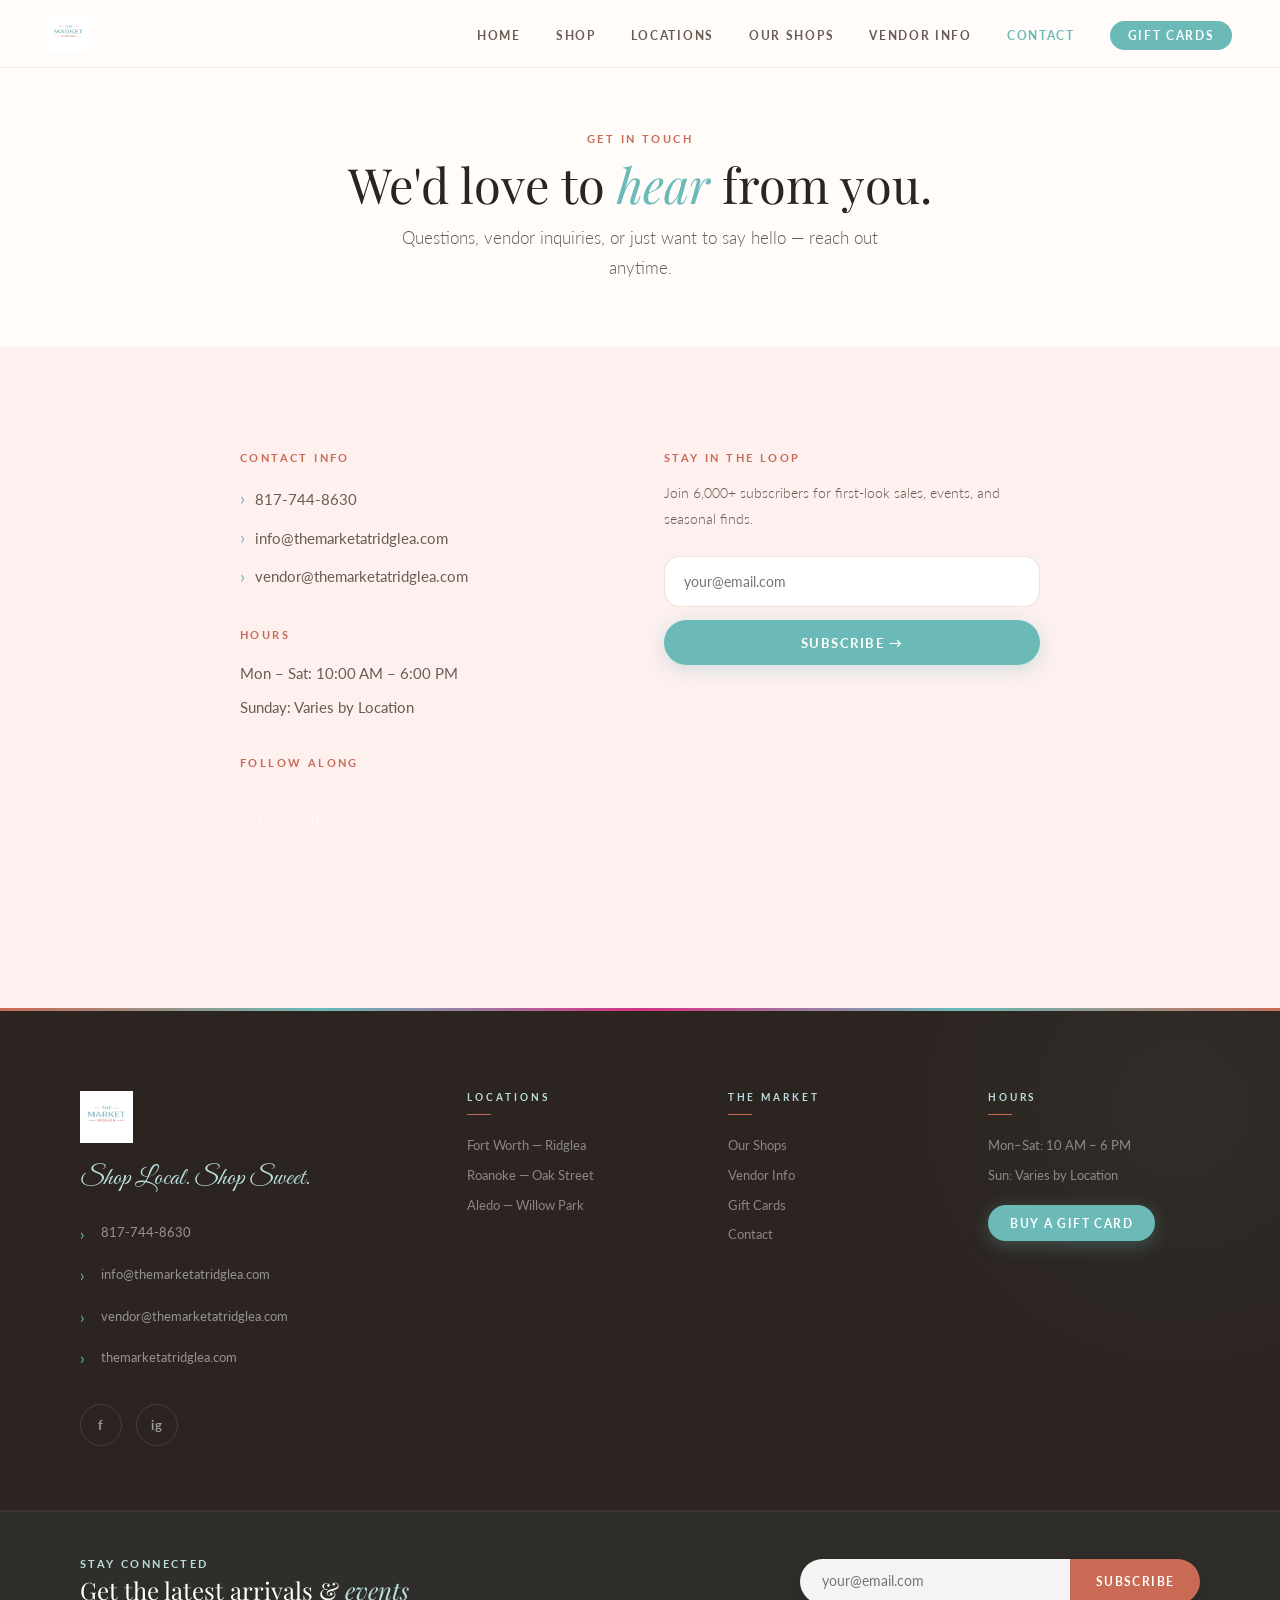
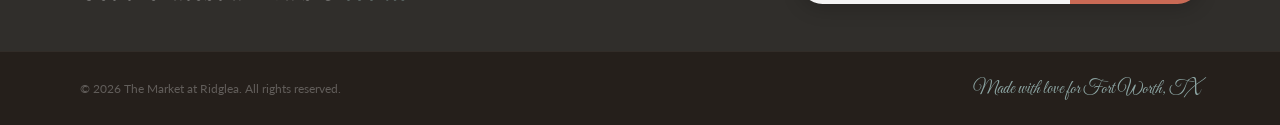
==== commit 2293b470: "Add files via upload" ====
--- a/contact.html
+++ b/contact.html
@@ -39,21 +39,21 @@
   <div class="section-inner" style="max-width:800px">
     <div style="display:grid;grid-template-columns:1fr 1fr;gap:3rem;margin-bottom:4rem">
       <div>
-        <div class="u-eyebrow" style="margin-bottom:1rem">Contact Info</div>
-        <div class="footer-contact" style="font-size:.95rem;line-height:2.4;color:var(--mid)">
-          <div><a href="tel:8177448630" style="color:var(--ink)">817-744-8630</a></div>
-          <div><a href="mailto:info@themarketatridglea.com" style="color:var(--teal)">info@themarketatridglea.com</a></div>
-          <div><a href="mailto:vendor@themarketatridglea.com" style="color:var(--teal)">vendor@themarketatridglea.com</a></div>
+        <span class="contact-section-label">Contact Info</span>
+        <div class="contact-info-block">
+          <div><a href="tel:8177448630">817-744-8630</a></div>
+          <div><a href="mailto:info@themarketatridglea.com">info@themarketatridglea.com</a></div>
+          <div><a href="mailto:vendor@themarketatridglea.com">vendor@themarketatridglea.com</a></div>
         </div>
         <div style="margin-top:2rem">
-          <div class="u-eyebrow" style="margin-bottom:1rem">Hours</div>
+          <span class="contact-section-label" style="margin-top:2rem;display:block">Hours</span>
           <div style="font-size:.95rem;line-height:2.2;color:var(--mid)">
             <div>Mon &ndash; Sat: 10:00 AM &ndash; 6:00 PM</div>
             <div>Sunday: Varies by Location</div>
           </div>
         </div>
         <div style="margin-top:2rem">
-          <div class="u-eyebrow" style="margin-bottom:1rem">Follow Along</div>
+          <span class="contact-section-label" style="margin-top:2rem;display:block">Follow Along</span>
           <div class="f-social" style="margin-top:0">
             <a class="s-btn" href="https://www.facebook.com/marketatridglea" target="_blank" rel="noopener" aria-label="Facebook">f</a>
             <a class="s-btn" href="https://instagram.com/themarketatridglea" target="_blank" rel="noopener" aria-label="Instagram">ig</a>
@@ -61,7 +61,7 @@
         </div>
       </div>
       <div>
-        <div class="u-eyebrow" style="margin-bottom:1rem">Stay in the Loop</div>
+        <span class="contact-section-label">Stay in the Loop</span>
         <p class="u-body" style="margin-bottom:1.5rem;font-size:.9rem">Join 6,000+ subscribers for first-look sales, events, and seasonal finds.</p>
         <form id="nl-form" style="display:flex;flex-direction:column;gap:.85rem">
           <input class="nl-input" type="email" placeholder="your@email.com" required
--- a/styles.css
+++ b/styles.css
@@ -780,10 +780,7 @@
   line-height: 1;
 }
 
-/* Feature tags — clean dots */
-.tags .tag::first-letter {
-  font-size: 0;
-}
+/* Feature tags */
 
 /* Footer contact rows — arrow styling */
 .footer-contact div {
@@ -1112,3 +1109,37 @@
   .footer-nl-form { flex: 1; width: 100%; }
   .footer-bottom { padding: 1.4rem 1.5rem !important; flex-direction: column; gap: .5rem; text-align: center; }
 }
+
+/* ════════════════════════════════════════
+   CONTACT PAGE — readable text fix
+════════════════════════════════════════ */
+.contact-info-block div {
+  font-size: .95rem !important;
+  color: var(--mid) !important;
+  line-height: 2.2 !important;
+  display: flex !important;
+  align-items: center !important;
+  gap: .6rem !important;
+}
+.contact-info-block div::before {
+  content: '›' !important;
+  color: var(--teal) !important;
+  font-size: 1.1rem !important;
+  flex-shrink: 0 !important;
+}
+.contact-info-block a {
+  color: var(--mid) !important;
+  transition: color .2s !important;
+}
+.contact-info-block a:hover {
+  color: var(--teal) !important;
+}
+.contact-section-label {
+  font-size: .68rem;
+  font-weight: 700;
+  letter-spacing: .22em;
+  text-transform: uppercase;
+  color: var(--coral);
+  margin-bottom: 1rem;
+  display: block;
+}
